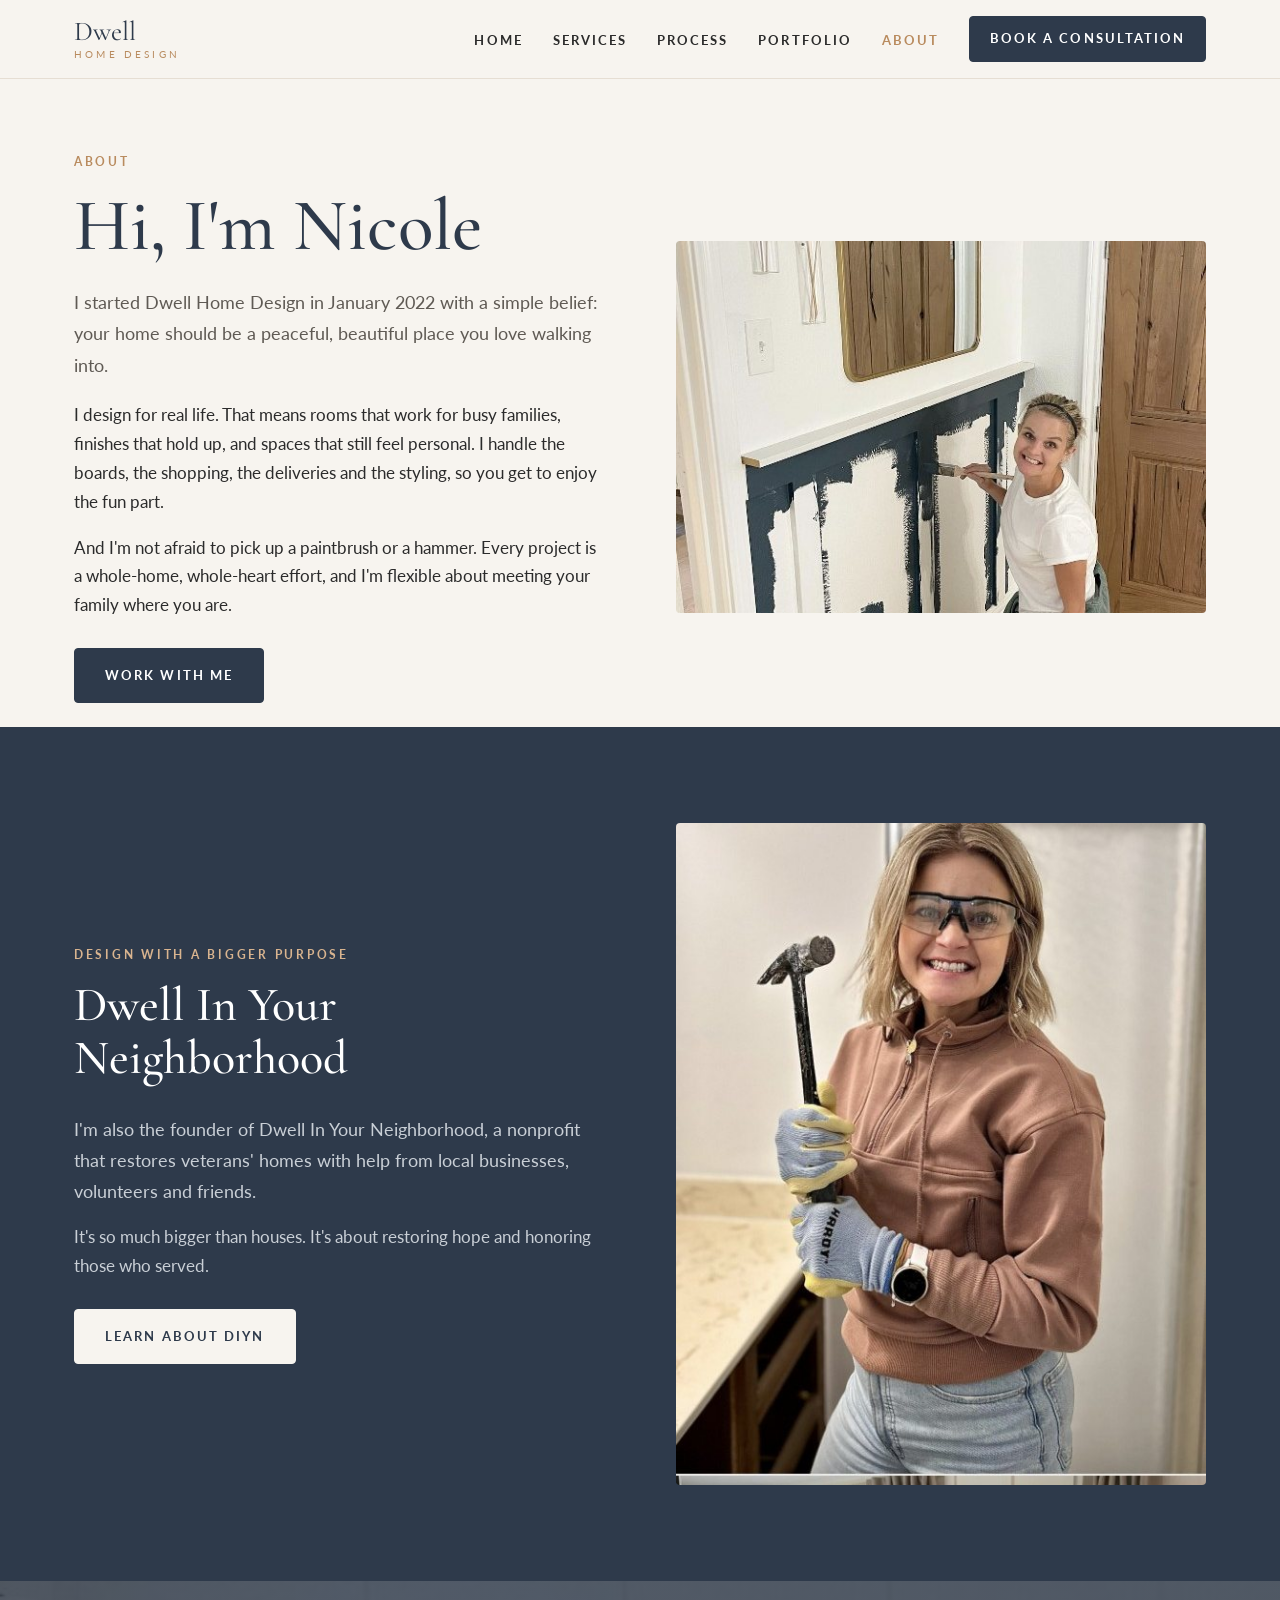
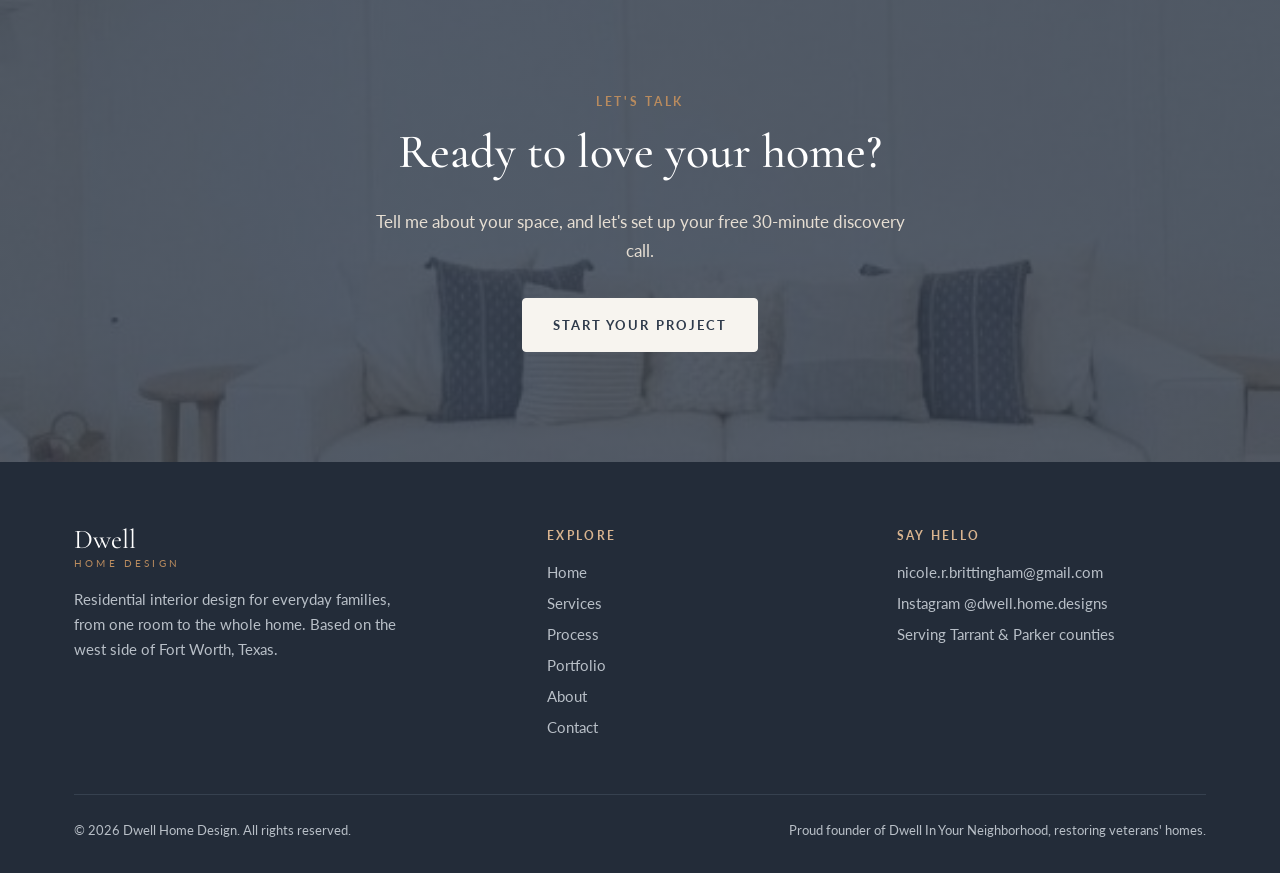
==== about.html @ 11539a1f "Add files via upload" ====
<!doctype html>
<html lang="en">
<head>
<meta charset="utf-8">
<meta name="viewport" content="width=device-width, initial-scale=1">
<title>About Nicole | Dwell Home Design</title>
<meta name="description" content="Meet Nicole Brittingham, founder of Dwell Home Design in Fort Worth and of Dwell In Your Neighborhood, a nonprofit restoring veterans' homes.">
<link rel="canonical" href="https://dwellhomedesigns.com/about.html">
<meta property="og:title" content="About Nicole | Dwell Home Design">
<meta property="og:description" content="Meet Nicole Brittingham, founder of Dwell Home Design in Fort Worth and of Dwell In Your Neighborhood, a nonprofit restoring veterans' homes.">
<meta property="og:image" content="https://dwellhomedesigns.com/images/hero.jpg">
<meta property="og:type" content="website">
<link rel="icon" href="favicon.svg" type="image/svg+xml">
<link rel="preconnect" href="https://fonts.googleapis.com">
<link rel="preconnect" href="https://fonts.gstatic.com" crossorigin>
<link href="https://fonts.googleapis.com/css2?family=Cormorant+Garamond:ital,wght@0,400;0,500;0,600;1,400&family=Lato:wght@400;700&display=swap" rel="stylesheet">
<link rel="stylesheet" href="css/style.css">
</head>
<body>
<header>
  <div class="wrap nav">
    <a class="logo" href="index.html">Dwell<small>Home Design</small></a>
    <button class="menu-toggle" aria-label="Open menu" aria-expanded="false"><span></span><span></span><span></span></button>
    <ul><li><a href="index.html">Home</a></li><li><a href="services.html">Services</a></li><li><a href="process.html">Process</a></li><li><a href="portfolio.html">Portfolio</a></li><li><a href="about.html" class="active">About</a></li><li><a class="btn" href="contact.html">Book a Consultation</a></li></ul>
  </div>
</header>
<main>

<section class="page-head">
  <div class="wrap split">
    <div>
      <span class="eyebrow">About</span>
      <h1>Hi, I'm Nicole</h1>
      <p class="lead" style="margin-top:20px">I started Dwell Home Design in January 2022 with a simple belief: your home should be a peaceful, beautiful place you love walking into.</p>
      <p style="margin-top:20px">I design for real life. That means rooms that work for busy families, finishes that hold up, and spaces that still feel personal. I handle the boards, the shopping, the deliveries and the styling, so you get to enjoy the fun part.</p>
      <p>And I'm not afraid to pick up a paintbrush or a hammer. Every project is a whole-home, whole-heart effort, and I'm flexible about meeting your family where you are.</p>
      <p style="margin-top:28px"><a class="btn" href="contact.html">Work With Me</a></p>
    </div>
    <div class="split-img"><img src="images/nicole-painting.jpg" alt="Nicole painting a navy board and batten wall" style="aspect-ratio:auto"></div>
  </div>
</section>
<section class="band">
  <div class="wrap split rev">
    <div class="split-img"><img src="images/nicole-hammer.jpg" alt="Nicole holding a hammer in safety glasses" loading="lazy"></div>
    <div>
      <span class="eyebrow">Design with a bigger purpose</span>
      <h2>Dwell In Your Neighborhood</h2>
      <p class="lead">I'm also the founder of Dwell In Your Neighborhood, a nonprofit that restores veterans' homes with help from local businesses, volunteers and friends.</p>
      <p style="margin-top:16px;color:#c9cfd6">It's so much bigger than houses. It's about restoring hope and honoring those who served.</p>
      <p style="margin-top:28px"><a class="btn light" href="https://dwellinyourneighborhood.com" target="_blank" rel="noopener">Learn About DIYN</a></p>
    </div>
  </div>
</section>

<section class="cta">
  <div class="wrap">
    <span class="eyebrow">Let's talk</span>
    <h2>Ready to love your home?</h2>
    <p>Tell me about your space, and let's set up your free 30-minute discovery call.</p>
    <a class="btn light" href="contact.html">Start Your Project</a>
  </div>
</section>
</main>
<footer>
  <div class="wrap">
    <div class="foot">
      <div>
        <a class="logo" href="index.html">Dwell<small>Home Design</small></a>
        <p style="margin-top:18px;max-width:340px">Residential interior design for everyday families, from one room to the whole home. Based on the west side of Fort Worth, Texas.</p>
      </div>
      <div>
        <h4>Explore</h4>
        <ul><li><a href="index.html">Home</a></li><li><a href="services.html">Services</a></li><li><a href="process.html">Process</a></li><li><a href="portfolio.html">Portfolio</a></li><li><a href="about.html">About</a></li><li><a href="contact.html">Contact</a></li></ul>
      </div>
      <div>
        <h4>Say hello</h4>
        <ul>
          <li><a href="mailto:nicole.r.brittingham@gmail.com">nicole.r.brittingham@gmail.com</a></li>
          <li><a href="https://www.instagram.com/dwell.home.designs/" target="_blank" rel="noopener">Instagram @dwell.home.designs</a></li>
          <li>Serving Tarrant &amp; Parker counties</li>
        </ul>
      </div>
    </div>
    <div class="copy">
      <span>&copy; <span class="year">2026</span> Dwell Home Design. All rights reserved.</span>
      <span>Proud founder of <a href="https://dwellinyourneighborhood.com" target="_blank" rel="noopener">Dwell In Your Neighborhood</a>, restoring veterans' homes.</span>
    </div>
  </div>
</footer>
<div class="lightbox" role="dialog" aria-modal="true" aria-label="Photo viewer"><button aria-label="Close">&times;</button><img src="" alt=""><p></p></div>
<script src="js/main.js"></script>
</body>
</html>
---- css/style.css ----
:root{
  --white:#F7F4EF; --linen:#E6DED3; --navy:#2E3A4B; --slate:#8A9BA8; --sage:#8C9A86;
  --oak:#B98B5E; --ink:#2B2B2B; --muted:#5f5a54; --card:#FFFFFF;
  --serif:'Cormorant Garamond',Georgia,serif; --sans:'Lato',system-ui,-apple-system,sans-serif;
  --max:1180px; --r:4px;
}
*{box-sizing:border-box;margin:0;padding:0}
html{scroll-behavior:smooth}
body{background:var(--white);color:var(--ink);font-family:var(--sans);font-size:17px;line-height:1.7;-webkit-font-smoothing:antialiased}
img{max-width:100%;display:block}
a{color:inherit}
h1,h2,h3{font-family:var(--serif);font-weight:500;line-height:1.1;color:var(--navy)}
h1{font-size:clamp(2.6rem,6vw,4.6rem)}
h2{font-size:clamp(2rem,4vw,3rem);margin-bottom:.6em}
h3{font-size:1.6rem;margin-bottom:.4em}
p+p{margin-top:1em}
.wrap{max-width:var(--max);margin:0 auto;padding:0 24px}
.eyebrow{font-size:.78rem;letter-spacing:.22em;text-transform:uppercase;color:var(--oak);font-weight:700;margin-bottom:14px;display:block}
.lead{font-size:1.15rem;color:var(--muted);max-width:640px}
.center{text-align:center}.center .lead{margin:0 auto}
section{padding:96px 0}
.btn{display:inline-block;background:var(--navy);color:#fff;text-decoration:none;padding:15px 30px;border-radius:var(--r);font-size:.82rem;letter-spacing:.16em;text-transform:uppercase;font-weight:700;border:1px solid var(--navy);transition:.2s;cursor:pointer;font-family:var(--sans)}
.btn:hover{background:#1f2836}
.btn.ghost{background:transparent;color:var(--navy)}
.btn.ghost:hover{background:var(--navy);color:#fff}
.btn.light{background:var(--white);color:var(--navy);border-color:var(--white)}
.btn.light:hover{background:var(--linen)}
/* header */
header{position:sticky;top:0;z-index:50;background:rgba(247,244,239,.96);backdrop-filter:blur(6px);border-bottom:1px solid var(--linen)}
.nav{display:flex;align-items:center;justify-content:space-between;height:78px}
.logo{text-decoration:none;font-family:var(--serif);font-size:1.7rem;color:var(--navy);line-height:1}
.logo small{display:block;font-family:var(--sans);font-size:.62rem;letter-spacing:.32em;text-transform:uppercase;color:var(--oak);margin-top:4px}
.nav ul{display:flex;gap:30px;list-style:none;align-items:center}
.nav ul a{text-decoration:none;font-size:.8rem;letter-spacing:.16em;text-transform:uppercase;font-weight:700;color:var(--ink)}
.nav ul a:hover,.nav ul a.active{color:var(--oak)}
.nav ul a.btn{color:#fff;padding:11px 20px}
.nav ul a.btn:hover{color:#fff}
.menu-toggle{display:none;background:none;border:0;cursor:pointer;width:44px;height:44px}
.menu-toggle span{display:block;width:24px;height:2px;background:var(--navy);margin:5px auto;transition:.2s}
/* hero */
.hero{padding:64px 0 96px}
.hero-grid{display:grid;grid-template-columns:1.05fr .95fr;gap:64px;align-items:center}
.hero p.lead{margin:24px 0 36px}
.hero-img{position:relative}
.hero-img img{width:100%;aspect-ratio:4/5;object-fit:cover;border-radius:var(--r)}
.hero-img::before{content:"";position:absolute;inset:24px -24px -24px 24px;border:1px solid var(--oak);border-radius:var(--r);z-index:-1}
.btn-row{display:flex;gap:14px;flex-wrap:wrap}
/* tiles */
.tiles{display:grid;grid-template-columns:repeat(3,1fr);gap:28px;margin-top:48px}
.tile{background:var(--card);padding:36px 30px;border-radius:var(--r);border-top:3px solid var(--oak)}
.tile p{color:var(--muted)}
.tile a{display:inline-block;margin-top:16px;font-size:.78rem;letter-spacing:.16em;text-transform:uppercase;font-weight:700;color:var(--navy);text-decoration:none;border-bottom:1px solid var(--oak)}
/* split */
.split{display:grid;grid-template-columns:1fr 1fr;gap:72px;align-items:center}
.split img{width:100%;aspect-ratio:4/5;object-fit:cover;border-radius:var(--r)}
.split.rev .split-img{order:2}
/* dark band */
.band{background:var(--navy);color:var(--linen)}
.band h2,.band h3{color:#fff}
.band .lead{color:#c9cfd6}
.band .eyebrow{color:#d9b48f}
/* gallery */
.gallery{display:grid;grid-template-columns:repeat(4,1fr);gap:16px;margin-top:40px}
.gallery figure{position:relative;overflow:hidden;border-radius:var(--r);cursor:zoom-in;background:var(--linen)}
.gallery img{width:100%;aspect-ratio:4/5;object-fit:cover;transition:transform .5s}
.gallery figure:hover img{transform:scale(1.04)}
.gallery figcaption{position:absolute;left:0;right:0;bottom:0;padding:28px 14px 12px;background:linear-gradient(transparent,rgba(30,38,50,.75));color:#fff;font-size:.85rem;opacity:0;transition:.3s}
.gallery figure:hover figcaption,.gallery figure:focus-within figcaption{opacity:1}
.gallery.featured{grid-template-columns:repeat(4,1fr)}
.filters{display:flex;gap:10px;flex-wrap:wrap;justify-content:center;margin-top:28px}
.filters button{background:transparent;border:1px solid var(--slate);color:var(--navy);padding:9px 18px;border-radius:40px;font:700 .75rem var(--sans);letter-spacing:.14em;text-transform:uppercase;cursor:pointer}
.filters button.on,.filters button:hover{background:var(--navy);color:#fff;border-color:var(--navy)}
.lightbox{position:fixed;inset:0;background:rgba(20,26,34,.92);display:none;align-items:center;justify-content:center;z-index:100;padding:24px}
.lightbox.open{display:flex}
.lightbox img{max-height:86vh;max-width:92vw;border-radius:var(--r)}
.lightbox p{position:absolute;bottom:24px;left:0;right:0;text-align:center;color:#fff;font-family:var(--serif);font-size:1.3rem}
.lightbox button{position:absolute;top:18px;right:22px;background:none;border:0;color:#fff;font-size:2.4rem;cursor:pointer;line-height:1}
/* services */
.service{display:grid;grid-template-columns:90px 1fr;gap:28px;padding:44px 0;border-top:1px solid var(--linen)}
.service .num{font-family:var(--serif);font-size:3.2rem;color:var(--oak);line-height:1}
.service ul{margin:14px 0 0 20px;color:var(--muted)}
.service .price{margin-top:16px;font-weight:700;color:var(--navy)}
.service .addon{margin-top:8px;font-style:italic;color:var(--muted);font-size:.95rem}
table.prices{width:100%;border-collapse:collapse;margin-top:36px;background:var(--card);border-radius:var(--r);overflow:hidden}
.prices th,.prices td{text-align:left;padding:18px 20px;border-bottom:1px solid var(--linen);vertical-align:top}
.prices th{background:var(--linen);font-size:.75rem;letter-spacing:.16em;text-transform:uppercase;color:var(--navy)}
.prices td:first-child{font-family:var(--serif);font-size:1.25rem;color:var(--navy);white-space:nowrap}
.prices td:last-child{font-weight:700;color:var(--navy)}
.prices tr.small td{background:#fbfaf7}
.notes{margin-top:28px;color:var(--muted);font-size:.95rem}
.notes li{margin:6px 0 0 20px}
/* steps */
.steps{list-style:none;counter-reset:s;margin-top:48px;display:grid;gap:28px}
.steps li{counter-increment:s;display:grid;grid-template-columns:80px 1fr;gap:24px;background:var(--card);padding:32px;border-radius:var(--r)}
.steps li::before{content:counter(s,decimal-leading-zero);font-family:var(--serif);font-size:3rem;color:var(--oak);line-height:1}
.steps h3{margin-bottom:6px}
.steps p{color:var(--muted)}
.steps em{color:var(--navy);font-style:normal;font-weight:700}
/* form */
.form-grid{display:grid;grid-template-columns:1fr 1fr;gap:20px 24px;margin-top:36px}
.form-grid .full{grid-column:1/-1}
label{display:block;font-size:.75rem;letter-spacing:.14em;text-transform:uppercase;font-weight:700;color:var(--navy);margin-bottom:8px}
input,select,textarea{width:100%;padding:14px 16px;border:1px solid #d6cdc1;border-radius:var(--r);background:#fff;font:1rem var(--sans);color:var(--ink)}
input:focus,select:focus,textarea:focus{outline:2px solid var(--oak);border-color:var(--oak)}
textarea{min-height:150px;resize:vertical}
fieldset{border:0}
.checks{display:flex;flex-wrap:wrap;gap:10px}
.checks label{display:flex;align-items:center;gap:8px;text-transform:none;letter-spacing:0;font-weight:400;font-size:.95rem;color:var(--ink);background:#fff;border:1px solid #d6cdc1;padding:10px 14px;border-radius:40px;cursor:pointer;margin:0}
.checks input{width:auto}
.hp{position:absolute;left:-5000px}
.contact-side{background:var(--navy);color:var(--linen);padding:40px;border-radius:var(--r)}
.contact-side h3{color:#fff}
.contact-side a{color:#fff}
.contact-side p{margin-top:14px}
.contact-grid{display:grid;grid-template-columns:1.6fr 1fr;gap:56px;align-items:start}
/* cta */
.cta{text-align:center;padding:110px 0;background:linear-gradient(rgba(46,58,75,.82),rgba(46,58,75,.82)),url('../images/white-panel-living.jpg') center/cover}
.cta h2{color:#fff}.cta p{color:#e6ded3;margin:0 auto 32px;max-width:560px}
/* footer */
footer{background:#232c39;color:#b8bfc7;padding:64px 0 32px;font-size:.92rem}
.foot{display:grid;grid-template-columns:1.4fr 1fr 1fr;gap:40px}
footer .logo{color:#fff}
footer h4{font-family:var(--sans);font-size:.72rem;letter-spacing:.2em;text-transform:uppercase;color:#d9b48f;margin-bottom:14px}
footer ul{list-style:none}footer li{margin:6px 0}
footer a{text-decoration:none}footer a:hover{color:#fff}
.copy{border-top:1px solid #36414f;margin-top:48px;padding-top:24px;display:flex;justify-content:space-between;gap:16px;flex-wrap:wrap;font-size:.82rem}
.page-head{padding:72px 0 24px}
.quote{font-family:var(--serif);font-size:clamp(1.6rem,3vw,2.2rem);color:var(--navy);line-height:1.35;max-width:860px;margin:0 auto}
@media (max-width:900px){
  section{padding:68px 0}
  .hero-grid,.split,.contact-grid{grid-template-columns:1fr;gap:40px}
  .split.rev .split-img{order:0}
  .tiles{grid-template-columns:1fr}
  .gallery,.gallery.featured{grid-template-columns:repeat(2,1fr);gap:10px}
  .gallery figcaption{opacity:1;font-size:.75rem}
  .foot{grid-template-columns:1fr}
  .menu-toggle{display:block}
  .nav ul{position:fixed;top:78px;left:0;right:0;background:var(--white);flex-direction:column;gap:0;padding:12px 24px 28px;border-bottom:1px solid var(--linen);display:none}
  .nav ul.open{display:flex}
  .nav ul li{width:100%;padding:12px 0;border-bottom:1px solid var(--linen)}
  .nav ul li:last-child{border:0;padding-top:20px}
  .service{grid-template-columns:1fr;gap:8px}
  .steps li{grid-template-columns:1fr;gap:8px}
  .form-grid{grid-template-columns:1fr}
  .prices td:first-child{white-space:normal}
  .prices th:nth-child(2),.prices td:nth-child(2){display:none}
  .hero-img::before{inset:16px -12px -12px 16px}
}
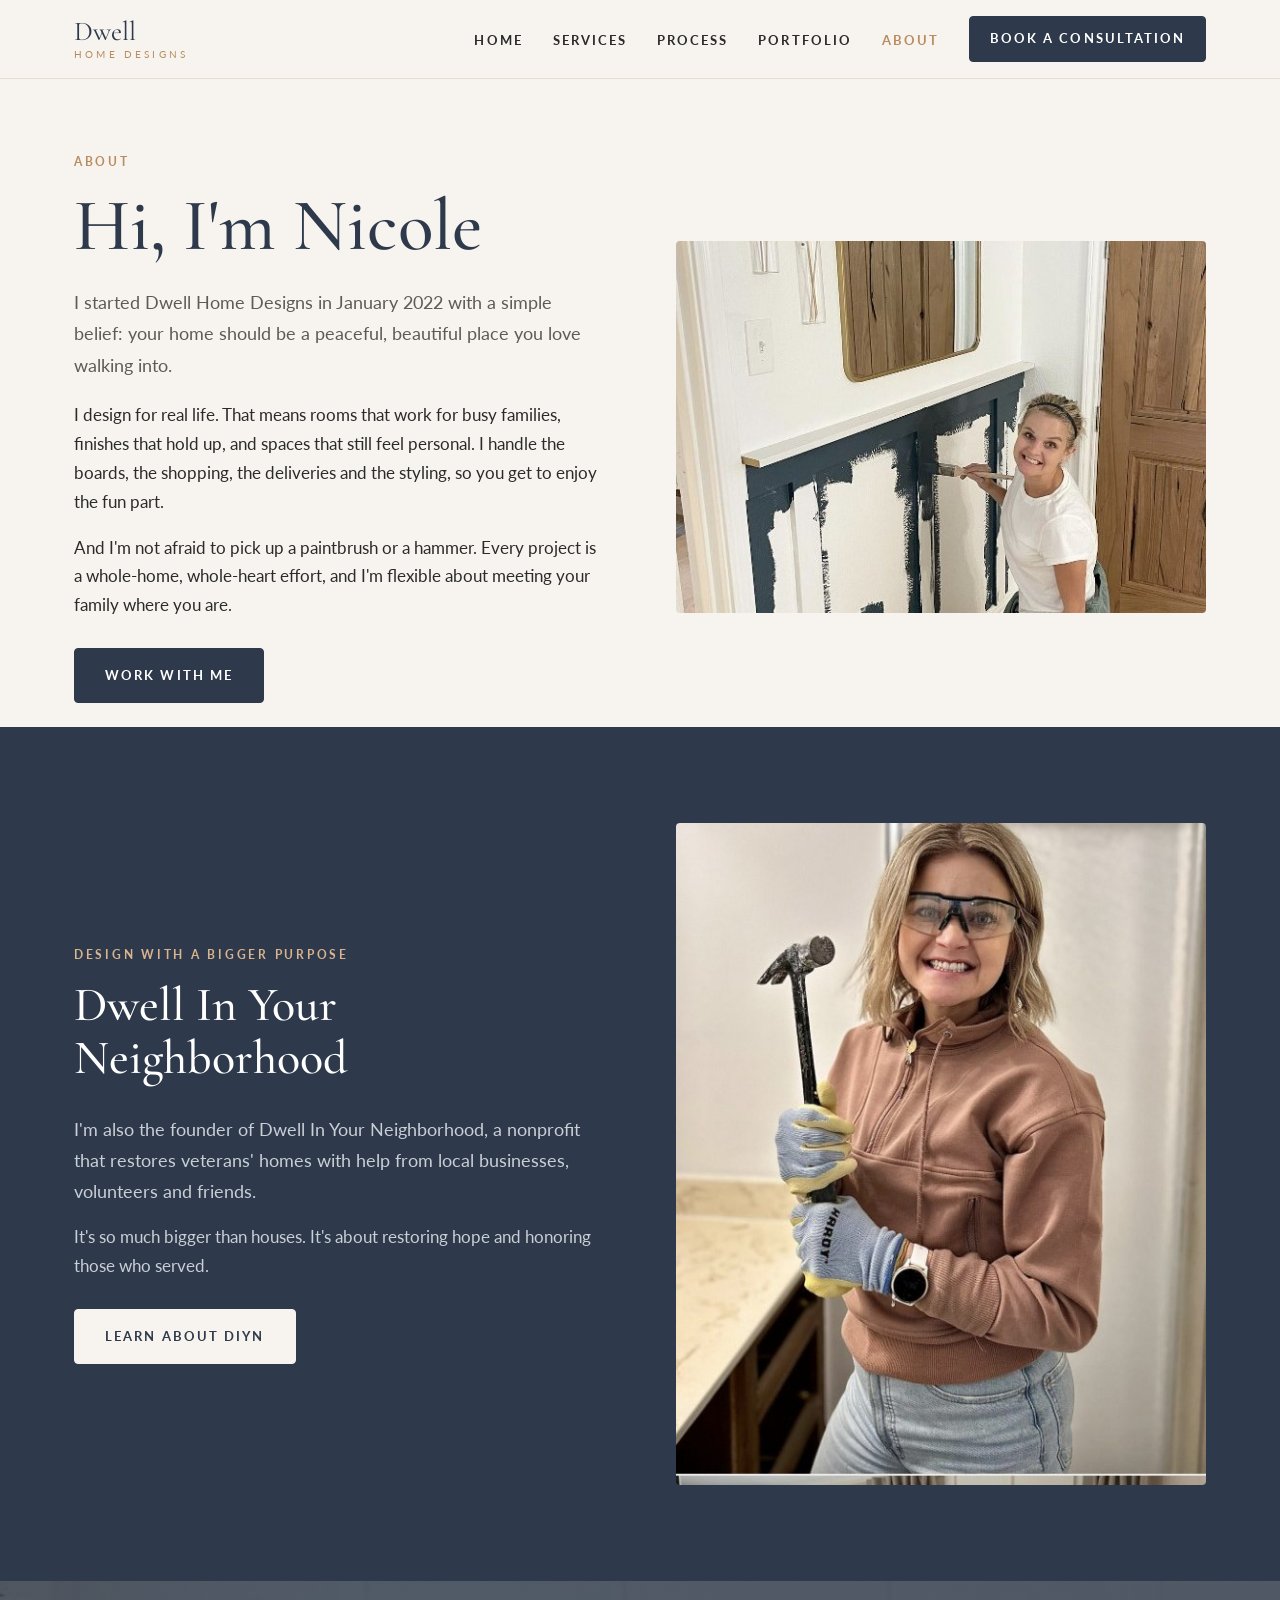
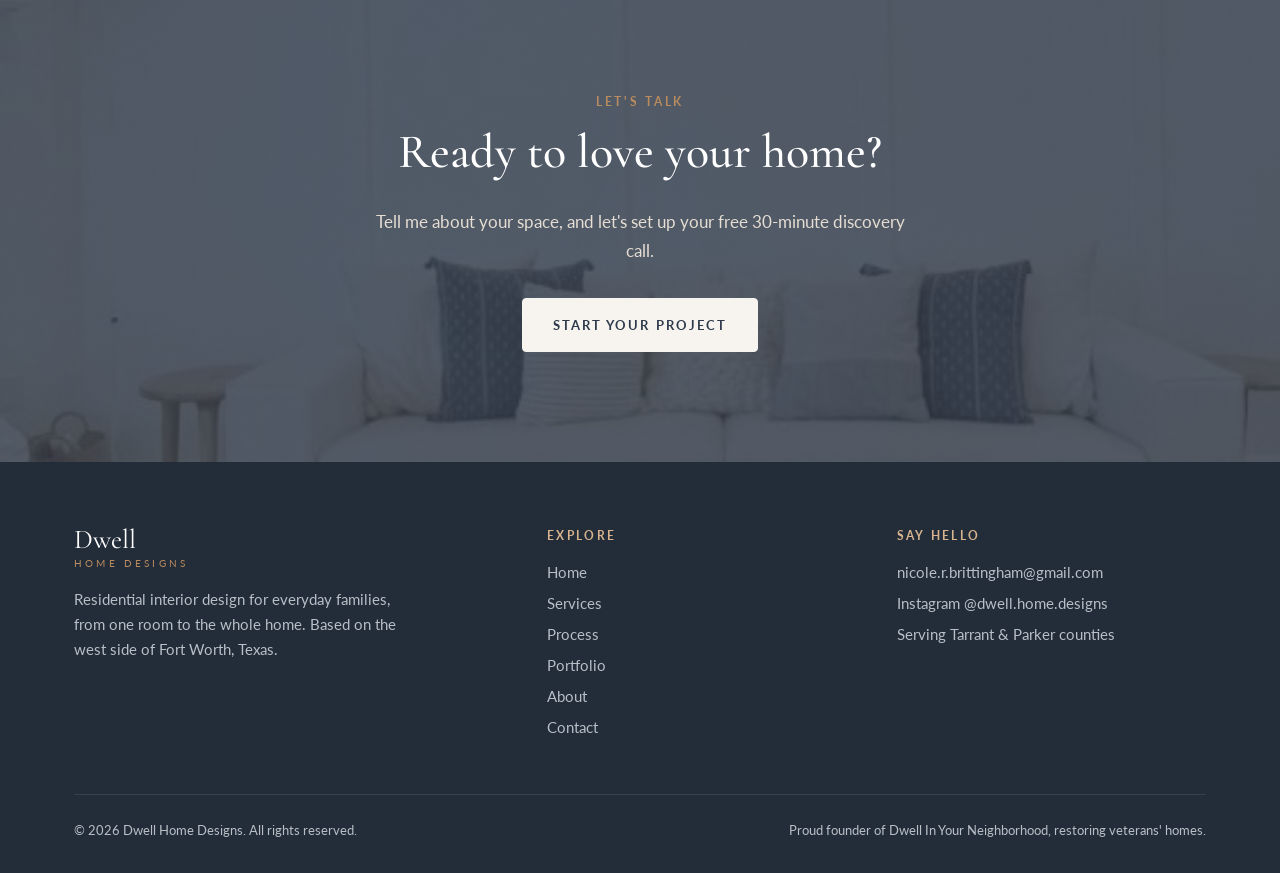
==== commit 96b13b87: "Add files via upload" ====
--- a/about.html
+++ b/about.html
@@ -3,11 +3,11 @@
 <head>
 <meta charset="utf-8">
 <meta name="viewport" content="width=device-width, initial-scale=1">
-<title>About Nicole | Dwell Home Design</title>
-<meta name="description" content="Meet Nicole Brittingham, founder of Dwell Home Design in Fort Worth and of Dwell In Your Neighborhood, a nonprofit restoring veterans' homes.">
+<title>About Nicole | Dwell Home Designs</title>
+<meta name="description" content="Meet Nicole Brittingham, founder of Dwell Home Designs in Fort Worth and of Dwell In Your Neighborhood, a nonprofit restoring veterans' homes.">
 <link rel="canonical" href="https://dwellhomedesigns.com/about.html">
-<meta property="og:title" content="About Nicole | Dwell Home Design">
-<meta property="og:description" content="Meet Nicole Brittingham, founder of Dwell Home Design in Fort Worth and of Dwell In Your Neighborhood, a nonprofit restoring veterans' homes.">
+<meta property="og:title" content="About Nicole | Dwell Home Designs">
+<meta property="og:description" content="Meet Nicole Brittingham, founder of Dwell Home Designs in Fort Worth and of Dwell In Your Neighborhood, a nonprofit restoring veterans' homes.">
 <meta property="og:image" content="https://dwellhomedesigns.com/images/hero.jpg">
 <meta property="og:type" content="website">
 <link rel="icon" href="favicon.svg" type="image/svg+xml">
@@ -19,7 +19,7 @@
 <body>
 <header>
   <div class="wrap nav">
-    <a class="logo" href="index.html">Dwell<small>Home Design</small></a>
+    <a class="logo" href="index.html">Dwell<small>Home Designs</small></a>
     <button class="menu-toggle" aria-label="Open menu" aria-expanded="false"><span></span><span></span><span></span></button>
     <ul><li><a href="index.html">Home</a></li><li><a href="services.html">Services</a></li><li><a href="process.html">Process</a></li><li><a href="portfolio.html">Portfolio</a></li><li><a href="about.html" class="active">About</a></li><li><a class="btn" href="contact.html">Book a Consultation</a></li></ul>
   </div>
@@ -31,7 +31,7 @@
     <div>
       <span class="eyebrow">About</span>
       <h1>Hi, I'm Nicole</h1>
-      <p class="lead" style="margin-top:20px">I started Dwell Home Design in January 2022 with a simple belief: your home should be a peaceful, beautiful place you love walking into.</p>
+      <p class="lead" style="margin-top:20px">I started Dwell Home Designs in January 2022 with a simple belief: your home should be a peaceful, beautiful place you love walking into.</p>
       <p style="margin-top:20px">I design for real life. That means rooms that work for busy families, finishes that hold up, and spaces that still feel personal. I handle the boards, the shopping, the deliveries and the styling, so you get to enjoy the fun part.</p>
       <p>And I'm not afraid to pick up a paintbrush or a hammer. Every project is a whole-home, whole-heart effort, and I'm flexible about meeting your family where you are.</p>
       <p style="margin-top:28px"><a class="btn" href="contact.html">Work With Me</a></p>
@@ -65,7 +65,7 @@
   <div class="wrap">
     <div class="foot">
       <div>
-        <a class="logo" href="index.html">Dwell<small>Home Design</small></a>
+        <a class="logo" href="index.html">Dwell<small>Home Designs</small></a>
         <p style="margin-top:18px;max-width:340px">Residential interior design for everyday families, from one room to the whole home. Based on the west side of Fort Worth, Texas.</p>
       </div>
       <div>
@@ -82,7 +82,7 @@
       </div>
     </div>
     <div class="copy">
-      <span>&copy; <span class="year">2026</span> Dwell Home Design. All rights reserved.</span>
+      <span>&copy; <span class="year">2026</span> Dwell Home Designs. All rights reserved.</span>
       <span>Proud founder of <a href="https://dwellinyourneighborhood.com" target="_blank" rel="noopener">Dwell In Your Neighborhood</a>, restoring veterans' homes.</span>
     </div>
   </div>
